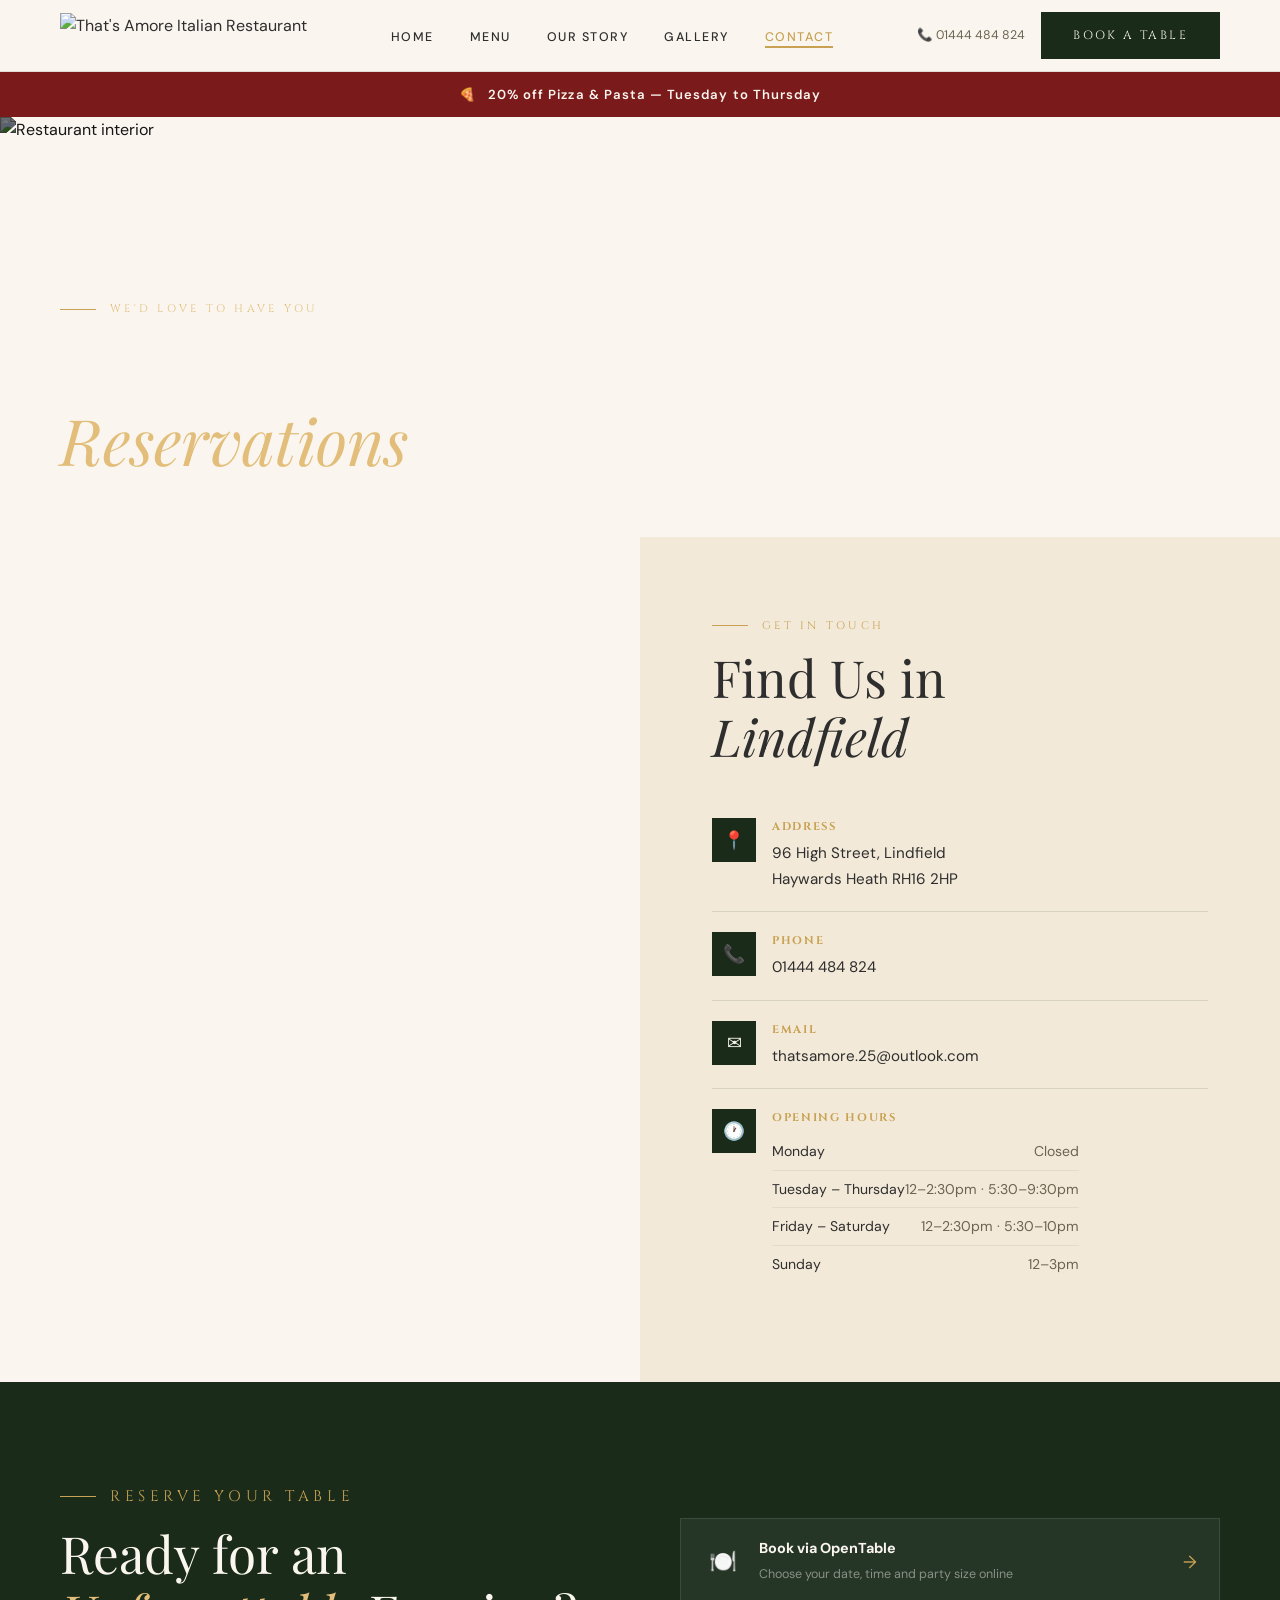
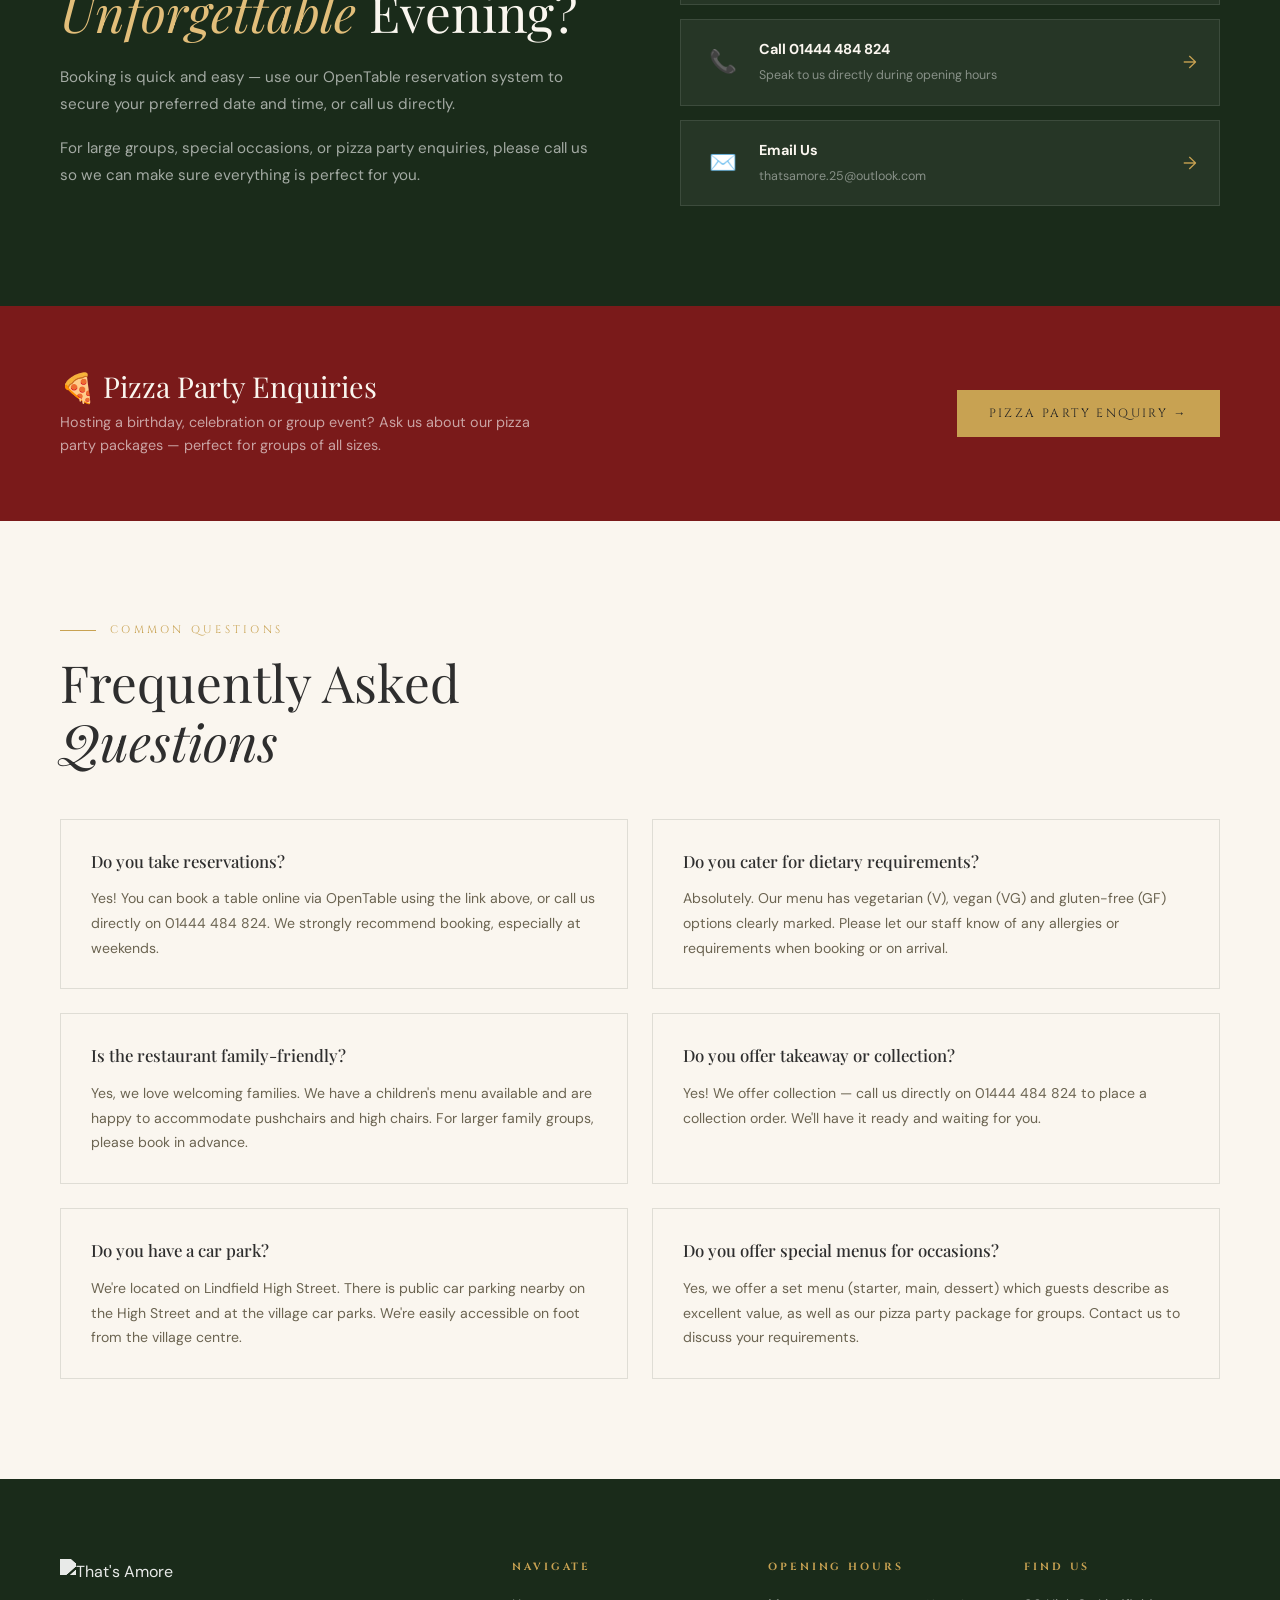
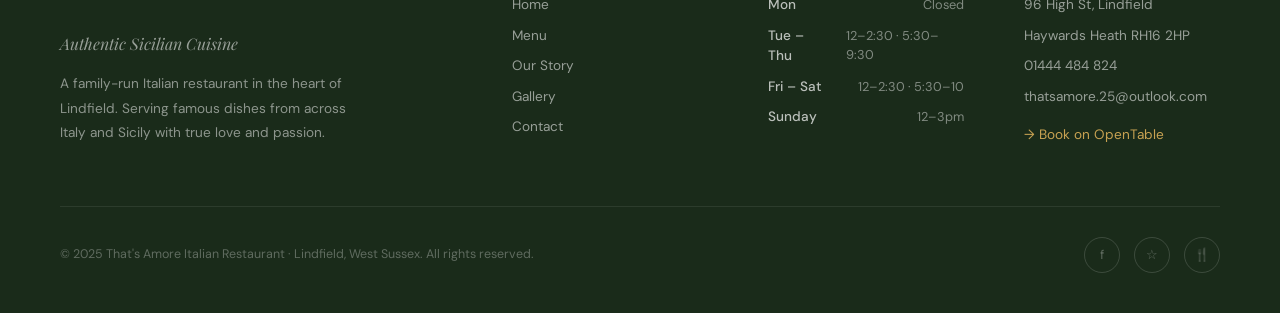
==== contact.html @ 592c9695 "Install website files and agent instruction MDs (AGENTS.md, CLAUDE.md, GEMINI.md)" ====
<!DOCTYPE html>
<html lang="en">
<head>
  <meta charset="UTF-8" />
  <meta name="viewport" content="width=device-width, initial-scale=1.0" />
  <meta name="description" content="Contact and book a table at That's Amore Italian Restaurant — 96 High St, Lindfield, Haywards Heath. Reserve online via OpenTable or call 01444 484 824." />
  <title>Contact & Reservations — That's Amore Italian Restaurant</title>
  <link rel="stylesheet" href="css/style.css" />
  <style>
    .contact-page { padding-top: 72px; }

    /* Contact grid */
    .contact-grid {
      display: grid;
      grid-template-columns: 1fr 1fr;
      gap: 0;
      min-height: 720px;
    }

    /* Map / image side */
    .contact-map-side {
      position: relative;
      overflow: hidden;
    }
    .contact-map-side iframe {
      width: 100%; height: 100%;
      min-height: 500px;
      border: none;
      filter: grayscale(20%);
    }

    /* Info side */
    .contact-info {
      padding: 80px 72px;
      background: var(--parchment);
      display: flex;
      flex-direction: column;
      justify-content: center;
    }
    .contact-info h2 { margin: 14px 0 32px; }

    .contact-detail {
      display: flex;
      gap: 16px;
      padding: 20px 0;
      border-bottom: 1px solid var(--border);
    }
    .contact-detail:last-of-type { border-bottom: none; }
    .contact-icon {
      width: 44px; height: 44px;
      background: var(--dark-green);
      color: var(--cream);
      display: flex;
      align-items: center;
      justify-content: center;
      font-size: 1.1rem;
      flex-shrink: 0;
    }
    .contact-detail-text strong {
      display: block;
      font-size: 0.7rem;
      letter-spacing: 0.15em;
      text-transform: uppercase;
      font-family: 'Cinzel', serif;
      color: var(--gold);
      margin-bottom: 4px;
    }
    .contact-detail-text span,
    .contact-detail-text a {
      font-size: 0.95rem;
      color: var(--text);
      line-height: 1.6;
    }
    .contact-detail-text a:hover { color: var(--dark-green); text-decoration: underline; }

    /* Hours table */
    .hours-table {
      width: 100%;
      border-collapse: collapse;
      margin-top: 6px;
    }
    .hours-table tr { border-bottom: 1px solid rgba(0,0,0,0.06); }
    .hours-table tr:last-child { border-bottom: none; }
    .hours-table td {
      padding: 7px 0;
      font-size: 0.88rem;
      color: var(--text);
    }
    .hours-table td:last-child { text-align: right; color: var(--text-muted); }
    .hours-table .closed { color: rgba(0,0,0,0.3); }

    /* Book section */
    .book-section {
      background: var(--dark-green);
      padding: 100px 60px;
      display: grid;
      grid-template-columns: 1fr 1fr;
      gap: 80px;
      align-items: center;
    }
    .book-text h2 { color: var(--cream); margin: 14px 0 22px; }
    .book-text p { color: rgba(255,255,255,0.6); line-height: 1.8; font-size: 0.95rem; margin-bottom: 16px; }
    .book-methods {
      display: flex;
      flex-direction: column;
      gap: 14px;
      margin-top: 36px;
    }
    .book-method {
      display: flex;
      align-items: center;
      gap: 16px;
      padding: 18px 22px;
      background: rgba(255,255,255,0.05);
      border: 1px solid rgba(255,255,255,0.1);
      text-decoration: none;
      transition: var(--transition);
    }
    .book-method:hover {
      background: rgba(200,162,82,0.12);
      border-color: var(--gold);
    }
    .book-method-icon {
      font-size: 1.4rem;
      width: 40px;
      text-align: center;
    }
    .book-method-text strong {
      display: block;
      color: var(--cream);
      font-size: 0.9rem;
    }
    .book-method-text span {
      font-size: 0.78rem;
      color: rgba(255,255,255,0.45);
    }
    .book-method-arrow {
      margin-left: auto;
      color: var(--gold);
      font-size: 1.1rem;
    }

    /* FAQ */
    .faq-section { background: var(--cream); }
    .faq-section h2 { margin: 14px 0 48px; }
    .faq-grid {
      display: grid;
      grid-template-columns: 1fr 1fr;
      gap: 24px;
    }
    .faq-item {
      padding: 28px 30px;
      border: 1px solid var(--border);
    }
    .faq-item h4 {
      font-family: 'Playfair Display', serif;
      font-size: 1.05rem;
      font-weight: 500;
      color: var(--text);
      margin-bottom: 12px;
    }
    .faq-item p {
      font-size: 0.88rem;
      color: var(--text-muted);
      line-height: 1.75;
    }

    /* Pizza party enquiry */
    .pizza-party {
      background: var(--wine);
      padding: 64px 60px;
      display: flex;
      align-items: center;
      justify-content: space-between;
      gap: 30px;
      flex-wrap: wrap;
    }
    .pizza-party h3 {
      font-family: 'Playfair Display', serif;
      color: var(--cream);
      font-size: 1.8rem;
      font-weight: 400;
    }
    .pizza-party p { color: rgba(255,255,255,0.6); font-size: 0.9rem; margin-top: 8px; max-width: 480px; }

    @media (max-width: 1024px) {
      .contact-grid { grid-template-columns: 1fr; }
      .contact-map-side iframe { min-height: 350px; }
      .contact-info { padding: 64px 40px; }
      .book-section { grid-template-columns: 1fr; gap: 48px; padding: 72px 40px; }
      .faq-grid { grid-template-columns: 1fr; }
    }
    @media (max-width: 768px) {
      .contact-info { padding: 56px 24px; }
      .book-section { padding: 64px 24px; }
      .faq-section { padding: 64px 24px; }
      .pizza-party { padding: 48px 24px; }
    }
  </style>
</head>
<body class="contact-page">

  <!-- OFFER BANNER -->
  <div class="offer-banner">
    🍕 <strong>20% off Pizza & Pasta — Tuesday to Thursday</strong>
  </div>

  <!-- NAV -->
  <nav class="site-nav">
    <a href="index.html" class="nav-logo">
      <img src="https://images.leadconnectorhq.com/image/f_webp/q_80/r_1200/u_https://assets.cdn.filesafe.space/f2OGYT5s4JSZ5nHo5uZo/media/686e34b66e4a64450bbb5773.png" alt="That's Amore Italian Restaurant" />
    </a>
    <ul class="nav-links">
      <li><a href="index.html">Home</a></li>
      <li><a href="menu.html">Menu</a></li>
      <li><a href="index.html#about">Our Story</a></li>
      <li><a href="index.html#gallery">Gallery</a></li>
      <li><a href="contact.html" class="active">Contact</a></li>
    </ul>
    <div class="nav-right">
      <span class="nav-phone">📞 01444 484 824</span>
      <a href="https://www.opentable.co.uk/restref/client/?rid=286152&restref=286152&lang=en-GB" target="_blank" rel="noopener" class="btn btn-primary">Book a Table</a>
    </div>
    <button class="nav-hamburger" id="hamburger" aria-label="Open menu">
      <span></span><span></span><span></span>
    </button>
  </nav>

  <!-- MOBILE MENU -->
  <div class="mobile-menu" id="mobileMenu">
    <button class="mobile-menu-close" id="mobileClose">✕</button>
    <a href="index.html">Home</a>
    <a href="menu.html">Menu</a>
    <a href="index.html#about">Our Story</a>
    <a href="index.html#gallery">Gallery</a>
    <a href="contact.html">Contact & Book</a>
  </div>

  <!-- PAGE HERO -->
  <div class="page-hero">
    <img class="page-hero-bg" src="https://images.leadconnectorhq.com/image/f_webp/q_80/r_1200/u_https://assets.cdn.filesafe.space/f2OGYT5s4JSZ5nHo5uZo/media/7b44315c-8f59-4c86-9db2-108c9e769711.jpeg" alt="Restaurant interior" />
    <div class="page-hero-content">
      <p class="eyebrow" style="color:var(--gold-light)">We'd Love to Have You</p>
      <h1>Contact &amp;<br><em style="color:var(--gold-light)">Reservations</em></h1>
    </div>
  </div>

  <!-- CONTACT + MAP -->
  <div class="contact-grid">
    <div class="contact-map-side">
      <iframe
        src="https://www.google.com/maps/embed?pb=!1m18!1m12!1m3!1d2503.245765232827!2d-0.07278768405813!3d51.00862317956032!2m3!1f0!2f0!3f0!3m2!1i1024!2i768!4f13.1!3m3!1m2!1s0x4875e0c4c5bdb5a7%3A0x3e75c5c0f5b87e2c!2s96%20High%20St%2C%20Lindfield%2C%20Haywards%20Heath%20RH16%202HP!5e0!3m2!1sen!2suk!4v1"
        allowfullscreen=""
        loading="lazy"
        referrerpolicy="no-referrer-when-downgrade"
        title="That's Amore on Google Maps">
      </iframe>
    </div>
    <div class="contact-info">
      <p class="eyebrow reveal">Get in Touch</p>
      <h2 class="reveal reveal-delay-1">Find Us in<br><em>Lindfield</em></h2>

      <div class="contact-detail reveal reveal-delay-1">
        <div class="contact-icon">📍</div>
        <div class="contact-detail-text">
          <strong>Address</strong>
          <span>96 High Street, Lindfield<br>Haywards Heath RH16 2HP</span>
        </div>
      </div>
      <div class="contact-detail reveal reveal-delay-2">
        <div class="contact-icon">📞</div>
        <div class="contact-detail-text">
          <strong>Phone</strong>
          <a href="tel:+441444484824">01444 484 824</a>
        </div>
      </div>
      <div class="contact-detail reveal reveal-delay-2">
        <div class="contact-icon">✉</div>
        <div class="contact-detail-text">
          <strong>Email</strong>
          <a href="mailto:thatsamore.25@outlook.com">thatsamore.25@outlook.com</a>
        </div>
      </div>
      <div class="contact-detail reveal reveal-delay-3">
        <div class="contact-icon">🕐</div>
        <div class="contact-detail-text">
          <strong>Opening Hours</strong>
          <table class="hours-table">
            <tr><td>Monday</td><td class="closed">Closed</td></tr>
            <tr><td>Tuesday – Thursday</td><td>12–2:30pm · 5:30–9:30pm</td></tr>
            <tr><td>Friday – Saturday</td><td>12–2:30pm · 5:30–10pm</td></tr>
            <tr><td>Sunday</td><td>12–3pm</td></tr>
          </table>
        </div>
      </div>
    </div>
  </div>

  <!-- BOOK SECTION -->
  <div class="book-section">
    <div class="book-text reveal">
      <p class="eyebrow" style="color:var(--gold);margin-bottom:14px;">Reserve Your Table</p>
      <h2>Ready for an <em style="color:var(--gold-light)">Unforgettable</em> Evening?</h2>
      <p>Booking is quick and easy — use our OpenTable reservation system to secure your preferred date and time, or call us directly.</p>
      <p>For large groups, special occasions, or pizza party enquiries, please call us so we can make sure everything is perfect for you.</p>
    </div>
    <div>
      <div class="book-methods reveal reveal-delay-1">
        <a href="https://www.opentable.co.uk/restref/client/?rid=286152&restref=286152&lang=en-GB" target="_blank" rel="noopener" class="book-method">
          <div class="book-method-icon">🍽️</div>
          <div class="book-method-text">
            <strong>Book via OpenTable</strong>
            <span>Choose your date, time and party size online</span>
          </div>
          <span class="book-method-arrow">→</span>
        </a>
        <a href="tel:+441444484824" class="book-method">
          <div class="book-method-icon">📞</div>
          <div class="book-method-text">
            <strong>Call 01444 484 824</strong>
            <span>Speak to us directly during opening hours</span>
          </div>
          <span class="book-method-arrow">→</span>
        </a>
        <a href="mailto:thatsamore.25@outlook.com" class="book-method">
          <div class="book-method-icon">✉️</div>
          <div class="book-method-text">
            <strong>Email Us</strong>
            <span>thatsamore.25@outlook.com</span>
          </div>
          <span class="book-method-arrow">→</span>
        </a>
      </div>
    </div>
  </div>

  <!-- PIZZA PARTY CTA -->
  <div class="pizza-party">
    <div>
      <h3>🍕 Pizza Party Enquiries</h3>
      <p>Hosting a birthday, celebration or group event? Ask us about our pizza party packages — perfect for groups of all sizes.</p>
    </div>
    <a href="https://thatsamorelindfield.co.uk/home-499629" target="_blank" rel="noopener" class="btn btn-gold">Pizza Party Enquiry →</a>
  </div>

  <!-- FAQ -->
  <section class="section faq-section">
    <div class="container">
      <p class="eyebrow reveal">Common Questions</p>
      <h2 class="reveal reveal-delay-1">Frequently Asked<br><em>Questions</em></h2>
      <div class="faq-grid">
        <div class="faq-item reveal reveal-delay-1">
          <h4>Do you take reservations?</h4>
          <p>Yes! You can book a table online via OpenTable using the link above, or call us directly on 01444 484 824. We strongly recommend booking, especially at weekends.</p>
        </div>
        <div class="faq-item reveal reveal-delay-2">
          <h4>Do you cater for dietary requirements?</h4>
          <p>Absolutely. Our menu has vegetarian (V), vegan (VG) and gluten-free (GF) options clearly marked. Please let our staff know of any allergies or requirements when booking or on arrival.</p>
        </div>
        <div class="faq-item reveal reveal-delay-1">
          <h4>Is the restaurant family-friendly?</h4>
          <p>Yes, we love welcoming families. We have a children's menu available and are happy to accommodate pushchairs and high chairs. For larger family groups, please book in advance.</p>
        </div>
        <div class="faq-item reveal reveal-delay-2">
          <h4>Do you offer takeaway or collection?</h4>
          <p>Yes! We offer collection — call us directly on 01444 484 824 to place a collection order. We'll have it ready and waiting for you.</p>
        </div>
        <div class="faq-item reveal reveal-delay-1">
          <h4>Do you have a car park?</h4>
          <p>We're located on Lindfield High Street. There is public car parking nearby on the High Street and at the village car parks. We're easily accessible on foot from the village centre.</p>
        </div>
        <div class="faq-item reveal reveal-delay-2">
          <h4>Do you offer special menus for occasions?</h4>
          <p>Yes, we offer a set menu (starter, main, dessert) which guests describe as excellent value, as well as our pizza party package for groups. Contact us to discuss your requirements.</p>
        </div>
      </div>
    </div>
  </section>

  <!-- FOOTER -->
  <footer class="site-footer">
    <div class="container-wide">
      <div class="footer-grid">
        <div>
          <div class="footer-logo">
            <img src="https://images.leadconnectorhq.com/image/f_webp/q_80/r_1200/u_https://assets.cdn.filesafe.space/f2OGYT5s4JSZ5nHo5uZo/media/686e34b66e4a64450bbb5773.png" alt="That's Amore" />
          </div>
          <p class="footer-tagline">Authentic Sicilian Cuisine</p>
          <p class="footer-about">A family-run Italian restaurant in the heart of Lindfield. Serving famous dishes from across Italy and Sicily with true love and passion.</p>
        </div>
        <div class="footer-col">
          <h4>Navigate</h4>
          <ul>
            <li><a href="index.html">Home</a></li>
            <li><a href="menu.html">Menu</a></li>
            <li><a href="index.html#about">Our Story</a></li>
            <li><a href="index.html#gallery">Gallery</a></li>
            <li><a href="contact.html">Contact</a></li>
          </ul>
        </div>
        <div class="footer-col footer-hours">
          <h4>Opening Hours</h4>
          <ul>
            <li><span class="day">Mon</span><span class="time">Closed</span></li>
            <li><span class="day">Tue – Thu</span><span class="time">12–2:30 · 5:30–9:30</span></li>
            <li><span class="day">Fri – Sat</span><span class="time">12–2:30 · 5:30–10</span></li>
            <li><span class="day">Sunday</span><span class="time">12–3pm</span></li>
          </ul>
        </div>
        <div class="footer-col">
          <h4>Find Us</h4>
          <ul>
            <li>96 High St, Lindfield</li>
            <li>Haywards Heath RH16 2HP</li>
            <li><a href="tel:+441444484824">01444 484 824</a></li>
            <li><a href="mailto:thatsamore.25@outlook.com">thatsamore.25@outlook.com</a></li>
            <li style="margin-top:8px;"><a href="https://www.opentable.co.uk/restref/client/?rid=286152&restref=286152&lang=en-GB" target="_blank" rel="noopener" style="color:var(--gold);">→ Book on OpenTable</a></li>
          </ul>
        </div>
      </div>
      <hr class="footer-divider" />
      <div class="footer-bottom">
        <p>© 2025 That's Amore Italian Restaurant · Lindfield, West Sussex. All rights reserved.</p>
        <div class="footer-social">
          <a href="#" aria-label="Facebook">f</a>
          <a href="#" aria-label="Instagram">☆</a>
          <a href="#" aria-label="TripAdvisor">🍴</a>
        </div>
      </div>
    </div>
  </footer>

  <script src="js/main.js"></script>
</body>
</html>
---- css/style.css ----
/* ============================================================
   That's Amore Italian Restaurant — Shared Stylesheet
   96 High St, Lindfield, Haywards Heath RH16 2HP
   ============================================================ */

@import url('https://fonts.googleapis.com/css2?family=Playfair+Display:ital,wght@0,400;0,500;0,700;1,400;1,500&family=DM+Sans:wght@300;400;500&family=Cinzel:wght@400;600&display=swap');

/* ── CSS Variables ── */
:root {
  --cream:       #faf6ef;
  --parchment:   #f2e9d8;
  --dark-green:  #1a2b1a;
  --mid-green:   #2c472c;
  --light-green: #3d6b3d;
  --gold:        #c8a252;
  --gold-light:  #e2be7a;
  --wine:        #7a1a1a;
  --charcoal:    #242424;
  --text:        #2e2e2e;
  --text-muted:  #6b6451;
  --border:      rgba(26,43,26,0.12);
  --shadow-sm:   0 2px 12px rgba(0,0,0,0.08);
  --shadow-md:   0 8px 32px rgba(0,0,0,0.12);
  --shadow-lg:   0 24px 64px rgba(0,0,0,0.16);
  --radius:      4px;
  --transition:  0.35s cubic-bezier(0.4,0,0.2,1);
}

/* ── Reset & Base ── */
*, *::before, *::after { box-sizing: border-box; margin: 0; padding: 0; }
html { scroll-behavior: smooth; font-size: 16px; }
body {
  font-family: 'DM Sans', sans-serif;
  background: var(--cream);
  color: var(--text);
  line-height: 1.6;
  -webkit-font-smoothing: antialiased;
}
img { display: block; max-width: 100%; height: auto; }
a { color: inherit; text-decoration: none; }
ul { list-style: none; }
button { cursor: pointer; font-family: inherit; }

/* ── Typography helpers ── */
.eyebrow {
  font-family: 'Cinzel', serif;
  font-size: 0.68rem;
  letter-spacing: 0.3em;
  text-transform: uppercase;
  color: var(--gold);
  display: flex;
  align-items: center;
  gap: 14px;
}
.eyebrow::before {
  content: '';
  display: block;
  width: 36px;
  height: 1px;
  background: var(--gold);
  flex-shrink: 0;
}
.eyebrow.center { justify-content: center; }
.eyebrow.center::before { display: none; }

h1, h2, h3 { font-family: 'Playfair Display', serif; line-height: 1.15; }
h1 { font-size: clamp(2.8rem, 6vw, 5rem); font-weight: 400; }
h2 { font-size: clamp(2rem, 4vw, 3.2rem); font-weight: 400; }
h3 { font-size: 1.4rem; font-weight: 500; }

/* ── Buttons ── */
.btn {
  display: inline-flex;
  align-items: center;
  gap: 10px;
  padding: 14px 32px;
  font-family: 'Cinzel', serif;
  font-size: 0.75rem;
  letter-spacing: 0.2em;
  text-transform: uppercase;
  border: none;
  transition: var(--transition);
  white-space: nowrap;
}
.btn-primary {
  background: var(--dark-green);
  color: var(--cream);
}
.btn-primary:hover {
  background: var(--mid-green);
  transform: translateY(-2px);
  box-shadow: var(--shadow-md);
}
.btn-outline {
  background: transparent;
  color: var(--dark-green);
  border: 1.5px solid var(--dark-green);
}
.btn-outline:hover {
  background: var(--dark-green);
  color: var(--cream);
}
.btn-gold {
  background: var(--gold);
  color: var(--charcoal);
}
.btn-gold:hover {
  background: var(--gold-light);
  transform: translateY(-2px);
  box-shadow: var(--shadow-md);
}
.btn-outline-cream {
  background: transparent;
  color: var(--cream);
  border: 1.5px solid rgba(255,255,255,0.6);
}
.btn-outline-cream:hover {
  background: rgba(255,255,255,0.1);
  border-color: var(--cream);
}

/* ── Navigation ── */
.site-nav {
  position: fixed;
  top: 0; left: 0; right: 0;
  z-index: 1000;
  padding: 0 60px;
  height: 72px;
  display: flex;
  align-items: center;
  justify-content: space-between;
  background: rgba(250,246,239,0.96);
  backdrop-filter: blur(16px);
  -webkit-backdrop-filter: blur(16px);
  border-bottom: 1px solid var(--border);
  transition: var(--transition);
}
.site-nav.nav-dark {
  background: rgba(26,43,26,0.97);
  border-bottom-color: rgba(200,162,82,0.2);
}
.nav-logo img {
  height: 46px;
  width: auto;
}
.nav-logo-dark img { filter: brightness(0) invert(1); }
.nav-links {
  display: flex;
  align-items: center;
  gap: 36px;
}
.nav-links a {
  font-size: 0.78rem;
  letter-spacing: 0.12em;
  font-weight: 500;
  text-transform: uppercase;
  color: var(--text);
  transition: color var(--transition);
  position: relative;
}
.nav-links a::after {
  content: '';
  position: absolute;
  bottom: -3px; left: 0; right: 0;
  height: 1.5px;
  background: var(--gold);
  transform: scaleX(0);
  transform-origin: left;
  transition: transform var(--transition);
}
.nav-links a:hover::after,
.nav-links a.active::after { transform: scaleX(1); }
.nav-links a:hover,
.nav-links a.active { color: var(--gold); }
.site-nav.nav-dark .nav-links a { color: rgba(255,255,255,0.85); }
.site-nav.nav-dark .nav-links a:hover { color: var(--gold); }
.nav-right { display: flex; align-items: center; gap: 16px; }
.nav-phone {
  font-size: 0.78rem;
  color: var(--text-muted);
  display: flex;
  align-items: center;
  gap: 6px;
}
.site-nav.nav-dark .nav-phone { color: rgba(255,255,255,0.6); }
.nav-hamburger {
  display: none;
  flex-direction: column;
  gap: 5px;
  background: none;
  border: none;
  padding: 4px;
}
.nav-hamburger span {
  display: block; width: 24px; height: 2px;
  background: var(--text);
  transition: var(--transition);
}
.site-nav.nav-dark .nav-hamburger span { background: var(--cream); }

/* ── Mobile menu ── */
.mobile-menu {
  display: none;
  position: fixed;
  inset: 0;
  z-index: 999;
  background: var(--dark-green);
  flex-direction: column;
  align-items: center;
  justify-content: center;
  gap: 32px;
}
.mobile-menu.open { display: flex; }
.mobile-menu a {
  font-family: 'Playfair Display', serif;
  font-size: 2rem;
  color: var(--cream);
  font-style: italic;
  transition: color var(--transition);
}
.mobile-menu a:hover { color: var(--gold); }
.mobile-menu-close {
  position: absolute;
  top: 24px; right: 24px;
  background: none; border: none;
  color: var(--cream);
  font-size: 2rem;
  line-height: 1;
}

/* ── Section scaffolding ── */
.section { padding: 100px 60px; }
.section-sm { padding: 64px 60px; }
.container { max-width: 1200px; margin: 0 auto; }
.container-wide { max-width: 1400px; margin: 0 auto; }

/* ── Scroll reveal ── */
.reveal {
  opacity: 0;
  transform: translateY(28px);
  transition: opacity 0.7s ease, transform 0.7s ease;
}
.reveal.visible {
  opacity: 1;
  transform: translateY(0);
}
.reveal-delay-1 { transition-delay: 0.1s; }
.reveal-delay-2 { transition-delay: 0.2s; }
.reveal-delay-3 { transition-delay: 0.3s; }
.reveal-delay-4 { transition-delay: 0.4s; }

/* ── Ticker banner ── */
.ticker-wrap {
  background: var(--dark-green);
  padding: 12px 0;
  overflow: hidden;
  border-top: 1px solid rgba(200,162,82,0.2);
  border-bottom: 1px solid rgba(200,162,82,0.2);
}
.ticker-track {
  display: flex;
  gap: 0;
  width: max-content;
  animation: ticker 30s linear infinite;
}
.ticker-item {
  display: flex;
  align-items: center;
  gap: 28px;
  padding: 0 28px;
  font-family: 'Cinzel', serif;
  font-size: 0.68rem;
  letter-spacing: 0.22em;
  color: var(--parchment);
  white-space: nowrap;
}
.ticker-dot { color: var(--gold); font-size: 0.5rem; }
@keyframes ticker {
  0% { transform: translateX(0); }
  100% { transform: translateX(-50%); }
}

/* ── Page header (inner pages) ── */
.page-hero {
  height: 420px;
  position: relative;
  display: flex;
  align-items: flex-end;
  overflow: hidden;
}
.page-hero-bg {
  position: absolute;
  inset: 0;
  object-fit: cover;
  width: 100%;
  height: 100%;
  filter: brightness(0.45);
}
.page-hero-content {
  position: relative;
  padding: 60px;
  width: 100%;
}
.page-hero-content h1 { color: var(--cream); font-size: clamp(2.4rem,5vw,4rem); }
.page-hero-content .eyebrow { color: var(--gold-light); margin-bottom: 12px; }

/* ── Footer ── */
.site-footer {
  background: var(--dark-green);
  color: var(--parchment);
  padding: 80px 60px 40px;
}
.footer-grid {
  display: grid;
  grid-template-columns: 2fr 1fr 1fr 1fr;
  gap: 60px;
  margin-bottom: 60px;
}
.footer-logo img {
  height: 52px;
  width: auto;
  filter: brightness(0) invert(1);
  margin-bottom: 20px;
  opacity: 0.9;
}
.footer-tagline {
  font-style: italic;
  font-family: 'Playfair Display', serif;
  font-size: 1rem;
  color: rgba(255,255,255,0.55);
  margin-bottom: 16px;
}
.footer-about {
  font-size: 0.85rem;
  line-height: 1.8;
  color: rgba(255,255,255,0.5);
  max-width: 300px;
}
.footer-col h4 {
  font-family: 'Cinzel', serif;
  font-size: 0.65rem;
  letter-spacing: 0.28em;
  color: var(--gold);
  text-transform: uppercase;
  margin-bottom: 20px;
}
.footer-col ul { display: flex; flex-direction: column; gap: 10px; }
.footer-col li { font-size: 0.85rem; color: rgba(255,255,255,0.55); line-height: 1.5; }
.footer-col a { transition: color var(--transition); }
.footer-col a:hover { color: var(--gold-light); }
.footer-hours li { display: flex; justify-content: space-between; gap: 16px; }
.footer-hours .day { color: rgba(255,255,255,0.7); font-weight: 500; }
.footer-hours .time { color: rgba(255,255,255,0.45); font-size: 0.8rem; }
.footer-divider {
  border: none;
  border-top: 1px solid rgba(255,255,255,0.08);
  margin-bottom: 30px;
}
.footer-bottom {
  display: flex;
  justify-content: space-between;
  align-items: center;
  font-size: 0.78rem;
  color: rgba(255,255,255,0.3);
}
.footer-social {
  display: flex;
  gap: 14px;
}
.footer-social a {
  width: 36px; height: 36px;
  border: 1px solid rgba(255,255,255,0.15);
  border-radius: 50%;
  display: flex;
  align-items: center;
  justify-content: center;
  font-size: 0.8rem;
  transition: var(--transition);
}
.footer-social a:hover {
  border-color: var(--gold);
  color: var(--gold);
}

/* ── Offer banner ── */
.offer-banner {
  background: var(--wine);
  color: var(--cream);
  text-align: center;
  padding: 12px 24px;
  font-size: 0.82rem;
  letter-spacing: 0.08em;
  display: flex;
  align-items: center;
  justify-content: center;
  gap: 12px;
}
.offer-banner strong { font-weight: 600; }
.offer-banner a { color: var(--gold-light); text-decoration: underline; }

/* ── Responsive ── */
@media (max-width: 1024px) {
  .section, .section-sm { padding-left: 40px; padding-right: 40px; }
  .site-nav { padding: 0 40px; }
  .footer-grid { grid-template-columns: 1fr 1fr; gap: 40px; }
  .site-footer { padding: 60px 40px 32px; }
}
@media (max-width: 768px) {
  .section, .section-sm { padding: 64px 24px; }
  .site-nav { padding: 0 24px; }
  .nav-links, .nav-phone, .nav-right .btn { display: none; }
  .nav-hamburger { display: flex; }
  .footer-grid { grid-template-columns: 1fr; gap: 36px; }
  .site-footer { padding: 48px 24px 28px; }
  .footer-bottom { flex-direction: column; gap: 16px; text-align: center; }
  .page-hero { height: 320px; }
  .page-hero-content { padding: 40px 24px; }
}
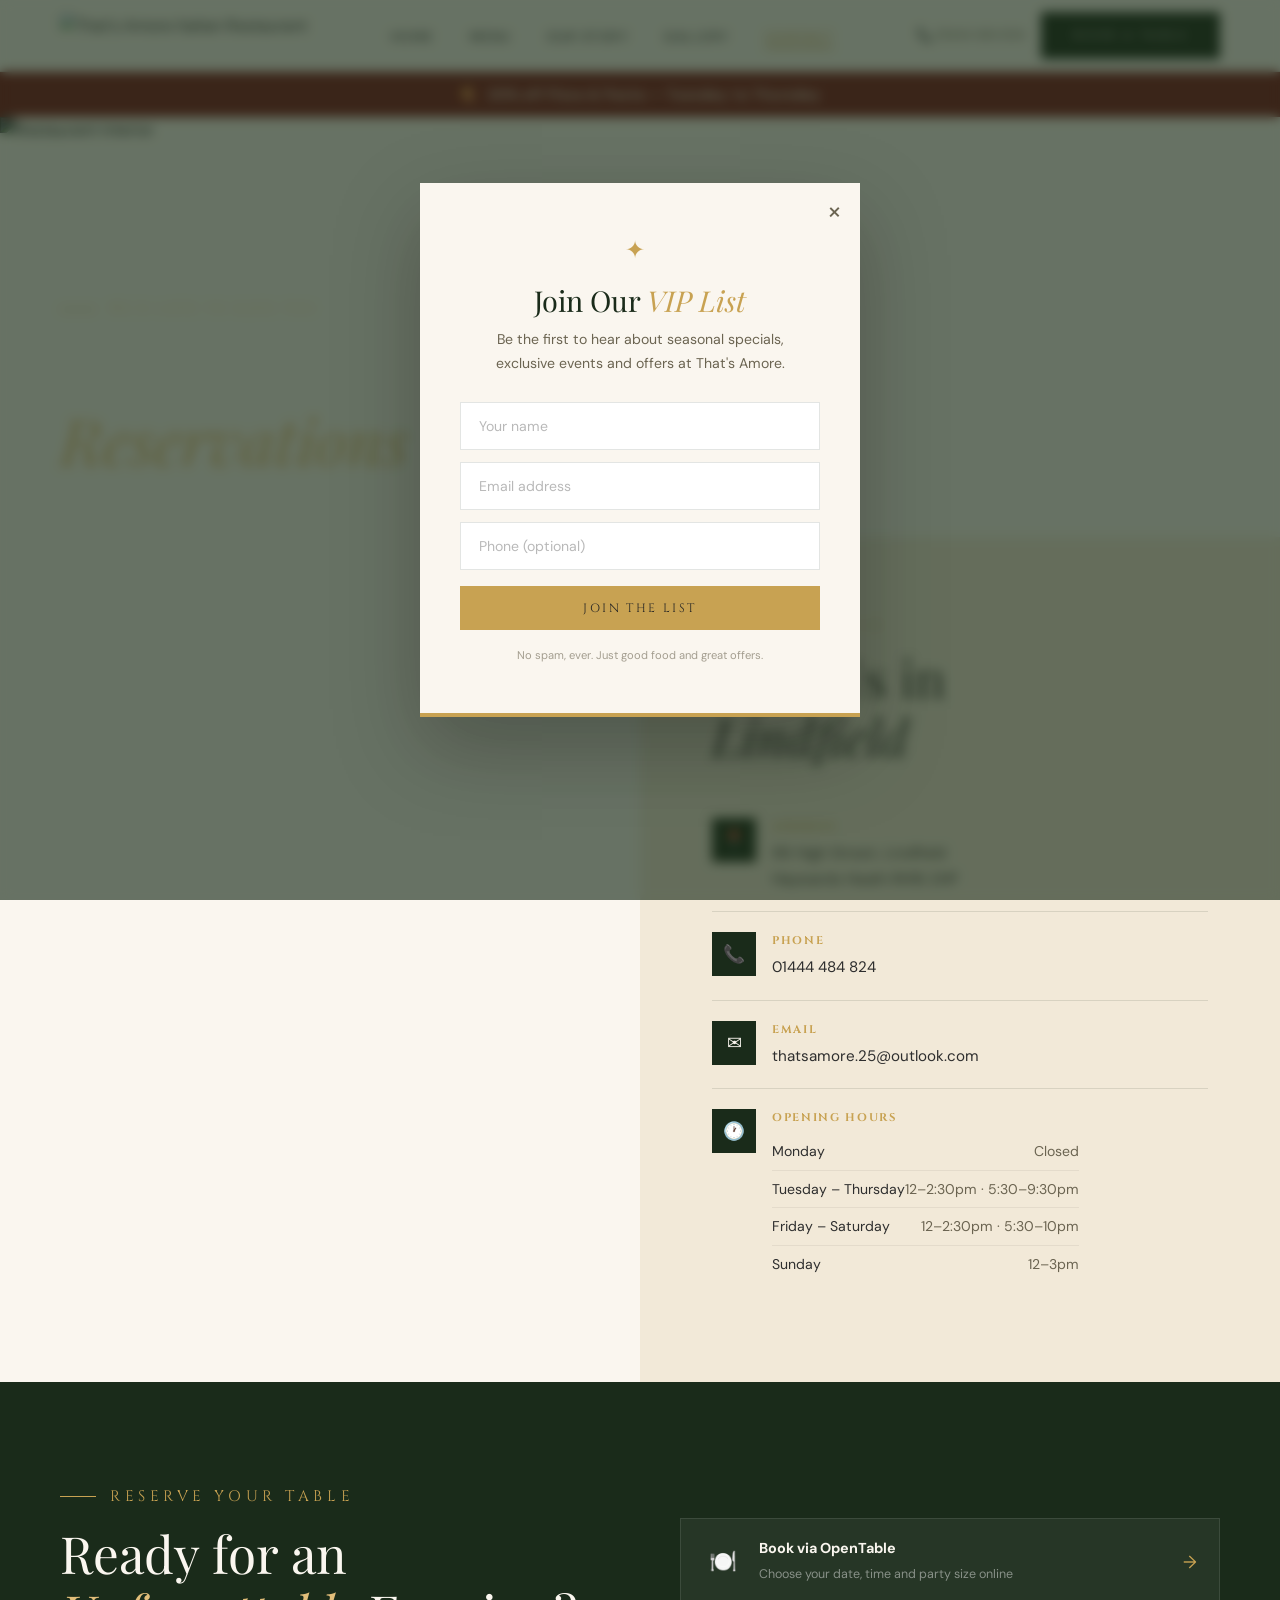
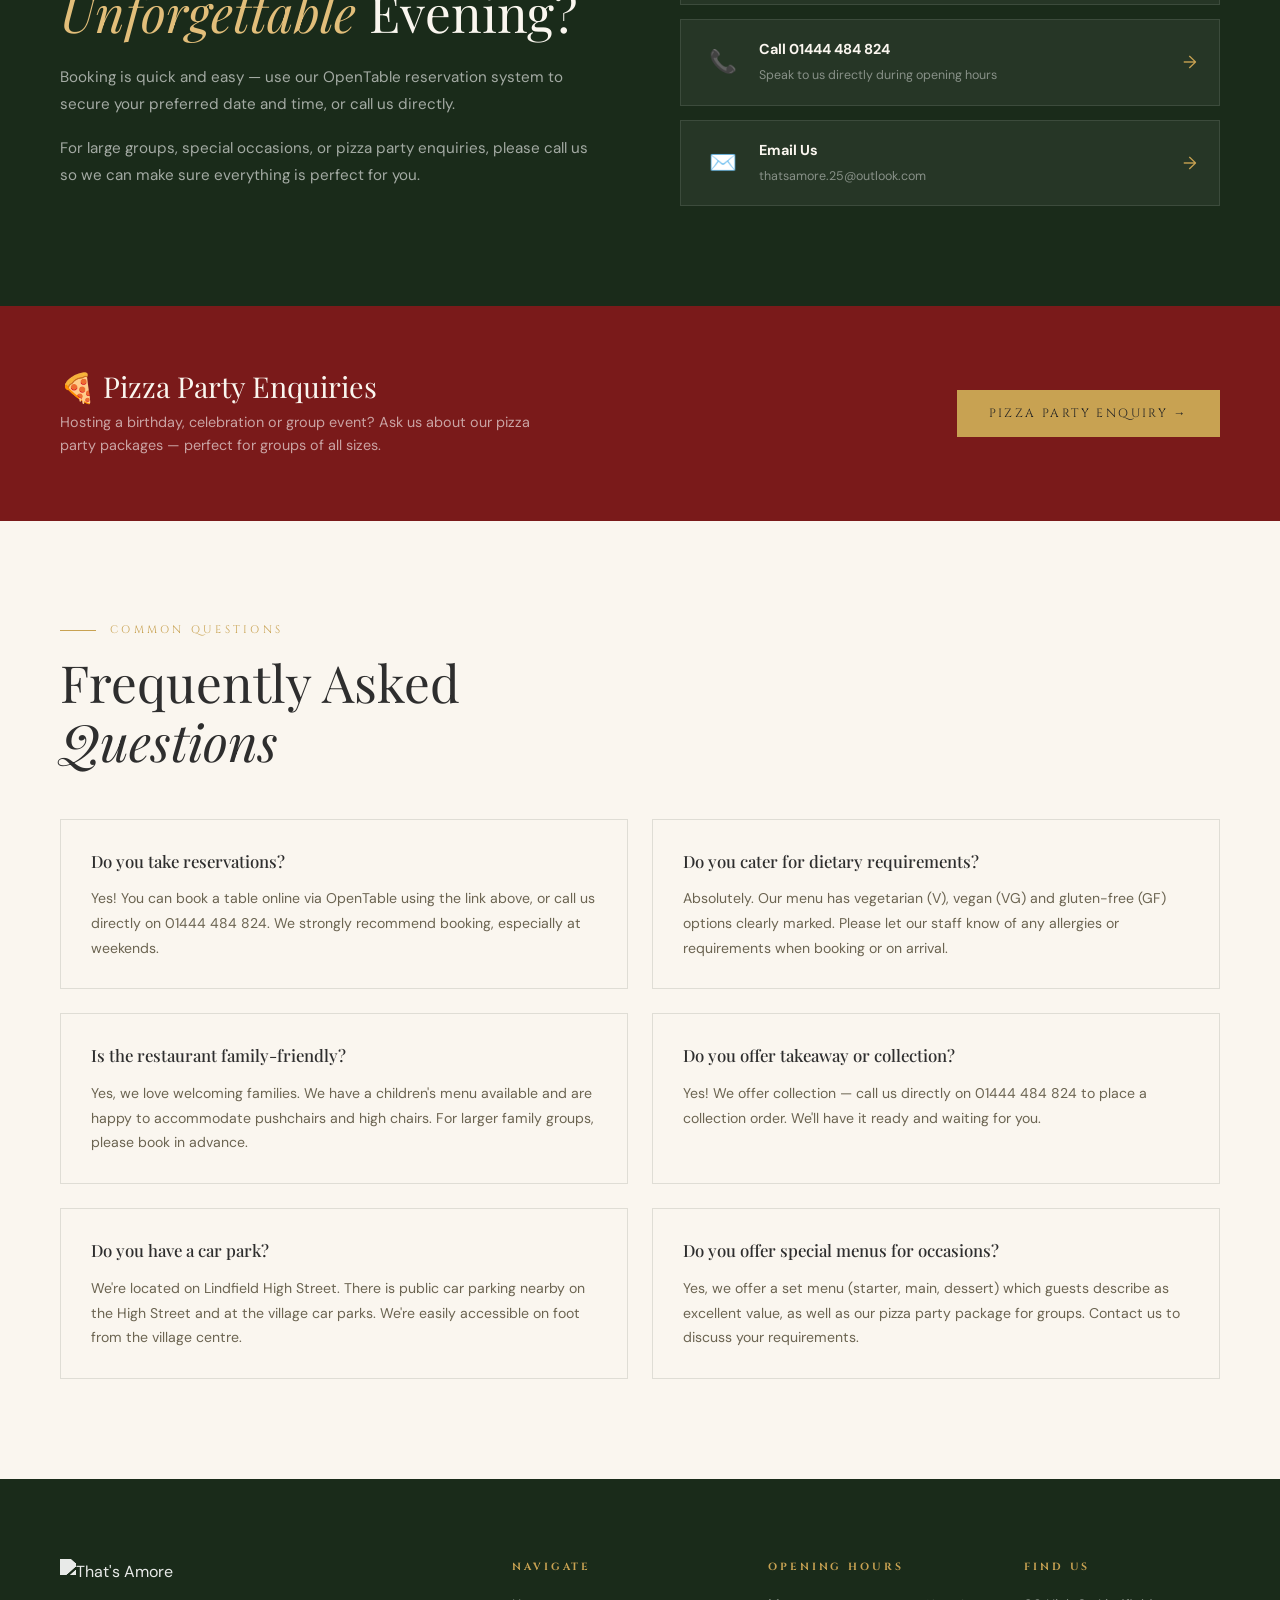
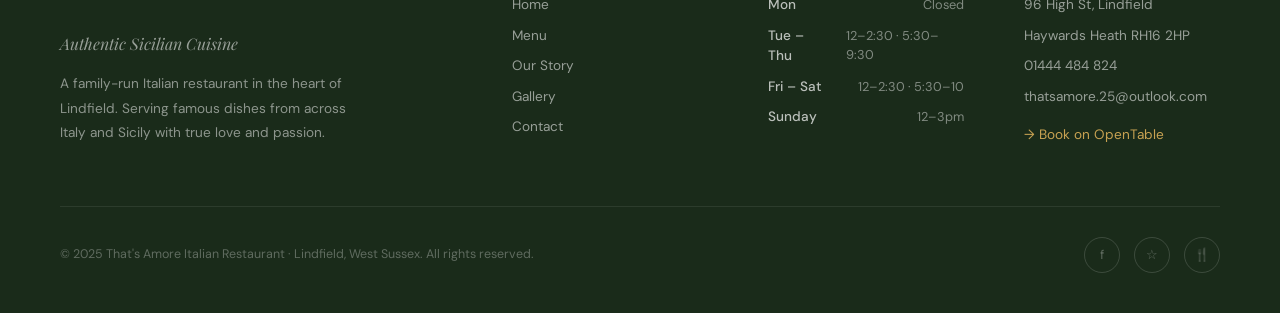
==== commit ef23d8eb: "Add SEO (structured data, OG tags, sitemap) + lead capture popup (GHL-ready)" ====
--- a/contact.html
+++ b/contact.html
@@ -1,13 +1,86 @@
 <!DOCTYPE html>
 <html lang="en">
+
 <head>
   <meta charset="UTF-8" />
   <meta name="viewport" content="width=device-width, initial-scale=1.0" />
-  <meta name="description" content="Contact and book a table at That's Amore Italian Restaurant — 96 High St, Lindfield, Haywards Heath. Reserve online via OpenTable or call 01444 484 824." />
+  <meta name="description"
+    content="Contact and book a table at That's Amore Italian Restaurant — 96 High St, Lindfield, Haywards Heath. Reserve online via OpenTable or call 01444 484 824." />
   <title>Contact & Reservations — That's Amore Italian Restaurant</title>
+  <link rel="canonical" href="https://thatsamorelindfield.co.uk/contact.html" />
+  <!-- Open Graph / Social Sharing -->
+  <meta property="og:title" content="Contact & Reservations — That's Amore Italian Restaurant" />
+  <meta property="og:description"
+    content="Book a table at That's Amore — 96 High St, Lindfield. Reserve online via OpenTable or call 01444 484 824." />
+  <meta property="og:type" content="website" />
+  <meta property="og:url" content="https://thatsamorelindfield.co.uk/contact.html" />
+  <meta property="og:image"
+    content="https://images.leadconnectorhq.com/image/f_webp/q_80/r_1200/u_https://assets.cdn.filesafe.space/f2OGYT5s4JSZ5nHo5uZo/media/7b44315c-8f59-4c86-9db2-108c9e769711.jpeg" />
+  <meta property="og:locale" content="en_GB" />
+  <meta property="og:site_name" content="That's Amore Italian Restaurant" />
+  <meta name="twitter:card" content="summary_large_image" />
+  <!-- Structured Data — FAQ -->
+  <script type="application/ld+json">
+  {
+    "@context": "https://schema.org",
+    "@type": "FAQPage",
+    "mainEntity": [
+      {
+        "@type": "Question",
+        "name": "Do you take reservations?",
+        "acceptedAnswer": {
+          "@type": "Answer",
+          "text": "Yes! You can book a table online via OpenTable or call us directly on 01444 484 824. We strongly recommend booking, especially at weekends."
+        }
+      },
+      {
+        "@type": "Question",
+        "name": "Do you cater for dietary requirements?",
+        "acceptedAnswer": {
+          "@type": "Answer",
+          "text": "Absolutely. Our menu has vegetarian (V), vegan (VG) and gluten-free (GF) options clearly marked. Please let our staff know of any allergies or requirements when booking or on arrival."
+        }
+      },
+      {
+        "@type": "Question",
+        "name": "Is the restaurant family-friendly?",
+        "acceptedAnswer": {
+          "@type": "Answer",
+          "text": "Yes, we love welcoming families. We have a children's menu available and are happy to accommodate pushchairs and high chairs. For larger family groups, please book in advance."
+        }
+      },
+      {
+        "@type": "Question",
+        "name": "Do you offer takeaway or collection?",
+        "acceptedAnswer": {
+          "@type": "Answer",
+          "text": "Yes! We offer collection — call us directly on 01444 484 824 to place a collection order. We'll have it ready and waiting for you."
+        }
+      },
+      {
+        "@type": "Question",
+        "name": "Do you have a car park?",
+        "acceptedAnswer": {
+          "@type": "Answer",
+          "text": "We're located on Lindfield High Street. There is public car parking nearby on the High Street and at the village car parks. We're easily accessible on foot from the village centre."
+        }
+      },
+      {
+        "@type": "Question",
+        "name": "Do you offer special menus for occasions?",
+        "acceptedAnswer": {
+          "@type": "Answer",
+          "text": "Yes, we offer a set menu (starter, main, dessert) which guests describe as excellent value, as well as our pizza party package for groups. Contact us to discuss your requirements."
+        }
+      }
+    ]
+  }
+  </script>
   <link rel="stylesheet" href="css/style.css" />
   <style>
-    .contact-page { padding-top: 72px; }
+    .contact-page {
+      padding-top: 72px;
+    }
 
     /* Contact grid */
     .contact-grid {
@@ -22,8 +95,10 @@
       position: relative;
       overflow: hidden;
     }
+
     .contact-map-side iframe {
-      width: 100%; height: 100%;
+      width: 100%;
+      height: 100%;
       min-height: 500px;
       border: none;
       filter: grayscale(20%);
@@ -37,7 +112,10 @@
       flex-direction: column;
       justify-content: center;
     }
-    .contact-info h2 { margin: 14px 0 32px; }
+
+    .contact-info h2 {
+      margin: 14px 0 32px;
+    }
 
     .contact-detail {
       display: flex;
@@ -45,9 +123,14 @@
       padding: 20px 0;
       border-bottom: 1px solid var(--border);
     }
-    .contact-detail:last-of-type { border-bottom: none; }
+
+    .contact-detail:last-of-type {
+      border-bottom: none;
+    }
+
     .contact-icon {
-      width: 44px; height: 44px;
+      width: 44px;
+      height: 44px;
       background: var(--dark-green);
       color: var(--cream);
       display: flex;
@@ -56,6 +139,7 @@
       font-size: 1.1rem;
       flex-shrink: 0;
     }
+
     .contact-detail-text strong {
       display: block;
       font-size: 0.7rem;
@@ -65,13 +149,18 @@
       color: var(--gold);
       margin-bottom: 4px;
     }
+
     .contact-detail-text span,
     .contact-detail-text a {
       font-size: 0.95rem;
       color: var(--text);
       line-height: 1.6;
     }
-    .contact-detail-text a:hover { color: var(--dark-green); text-decoration: underline; }
+
+    .contact-detail-text a:hover {
+      color: var(--dark-green);
+      text-decoration: underline;
+    }
 
     /* Hours table */
     .hours-table {
@@ -79,15 +168,29 @@
       border-collapse: collapse;
       margin-top: 6px;
     }
-    .hours-table tr { border-bottom: 1px solid rgba(0,0,0,0.06); }
-    .hours-table tr:last-child { border-bottom: none; }
+
+    .hours-table tr {
+      border-bottom: 1px solid rgba(0, 0, 0, 0.06);
+    }
+
+    .hours-table tr:last-child {
+      border-bottom: none;
+    }
+
     .hours-table td {
       padding: 7px 0;
       font-size: 0.88rem;
       color: var(--text);
     }
-    .hours-table td:last-child { text-align: right; color: var(--text-muted); }
-    .hours-table .closed { color: rgba(0,0,0,0.3); }
+
+    .hours-table td:last-child {
+      text-align: right;
+      color: var(--text-muted);
+    }
+
+    .hours-table .closed {
+      color: rgba(0, 0, 0, 0.3);
+    }
 
     /* Book section */
     .book-section {
@@ -98,42 +201,59 @@
       gap: 80px;
       align-items: center;
     }
-    .book-text h2 { color: var(--cream); margin: 14px 0 22px; }
-    .book-text p { color: rgba(255,255,255,0.6); line-height: 1.8; font-size: 0.95rem; margin-bottom: 16px; }
+
+    .book-text h2 {
+      color: var(--cream);
+      margin: 14px 0 22px;
+    }
+
+    .book-text p {
+      color: rgba(255, 255, 255, 0.6);
+      line-height: 1.8;
+      font-size: 0.95rem;
+      margin-bottom: 16px;
+    }
+
     .book-methods {
       display: flex;
       flex-direction: column;
       gap: 14px;
       margin-top: 36px;
     }
+
     .book-method {
       display: flex;
       align-items: center;
       gap: 16px;
       padding: 18px 22px;
-      background: rgba(255,255,255,0.05);
-      border: 1px solid rgba(255,255,255,0.1);
+      background: rgba(255, 255, 255, 0.05);
+      border: 1px solid rgba(255, 255, 255, 0.1);
       text-decoration: none;
       transition: var(--transition);
     }
+
     .book-method:hover {
-      background: rgba(200,162,82,0.12);
+      background: rgba(200, 162, 82, 0.12);
       border-color: var(--gold);
     }
+
     .book-method-icon {
       font-size: 1.4rem;
       width: 40px;
       text-align: center;
     }
+
     .book-method-text strong {
       display: block;
       color: var(--cream);
       font-size: 0.9rem;
     }
+
     .book-method-text span {
       font-size: 0.78rem;
-      color: rgba(255,255,255,0.45);
-    }
+      color: rgba(255, 255, 255, 0.45);
+    }
+
     .book-method-arrow {
       margin-left: auto;
       color: var(--gold);
@@ -141,17 +261,25 @@
     }
 
     /* FAQ */
-    .faq-section { background: var(--cream); }
-    .faq-section h2 { margin: 14px 0 48px; }
+    .faq-section {
+      background: var(--cream);
+    }
+
+    .faq-section h2 {
+      margin: 14px 0 48px;
+    }
+
     .faq-grid {
       display: grid;
       grid-template-columns: 1fr 1fr;
       gap: 24px;
     }
+
     .faq-item {
       padding: 28px 30px;
       border: 1px solid var(--border);
     }
+
     .faq-item h4 {
       font-family: 'Playfair Display', serif;
       font-size: 1.05rem;
@@ -159,6 +287,7 @@
       color: var(--text);
       margin-bottom: 12px;
     }
+
     .faq-item p {
       font-size: 0.88rem;
       color: var(--text-muted);
@@ -175,29 +304,65 @@
       gap: 30px;
       flex-wrap: wrap;
     }
+
     .pizza-party h3 {
       font-family: 'Playfair Display', serif;
       color: var(--cream);
       font-size: 1.8rem;
       font-weight: 400;
     }
-    .pizza-party p { color: rgba(255,255,255,0.6); font-size: 0.9rem; margin-top: 8px; max-width: 480px; }
+
+    .pizza-party p {
+      color: rgba(255, 255, 255, 0.6);
+      font-size: 0.9rem;
+      margin-top: 8px;
+      max-width: 480px;
+    }
 
     @media (max-width: 1024px) {
-      .contact-grid { grid-template-columns: 1fr; }
-      .contact-map-side iframe { min-height: 350px; }
-      .contact-info { padding: 64px 40px; }
-      .book-section { grid-template-columns: 1fr; gap: 48px; padding: 72px 40px; }
-      .faq-grid { grid-template-columns: 1fr; }
-    }
+      .contact-grid {
+        grid-template-columns: 1fr;
+      }
+
+      .contact-map-side iframe {
+        min-height: 350px;
+      }
+
+      .contact-info {
+        padding: 64px 40px;
+      }
+
+      .book-section {
+        grid-template-columns: 1fr;
+        gap: 48px;
+        padding: 72px 40px;
+      }
+
+      .faq-grid {
+        grid-template-columns: 1fr;
+      }
+    }
+
     @media (max-width: 768px) {
-      .contact-info { padding: 56px 24px; }
-      .book-section { padding: 64px 24px; }
-      .faq-section { padding: 64px 24px; }
-      .pizza-party { padding: 48px 24px; }
+      .contact-info {
+        padding: 56px 24px;
+      }
+
+      .book-section {
+        padding: 64px 24px;
+      }
+
+      .faq-section {
+        padding: 64px 24px;
+      }
+
+      .pizza-party {
+        padding: 48px 24px;
+      }
     }
   </style>
 </head>
+
 <body class="contact-page">
 
   <!-- OFFER BANNER -->
@@ -208,7 +373,9 @@
   <!-- NAV -->
   <nav class="site-nav">
     <a href="index.html" class="nav-logo">
-      <img src="https://images.leadconnectorhq.com/image/f_webp/q_80/r_1200/u_https://assets.cdn.filesafe.space/f2OGYT5s4JSZ5nHo5uZo/media/686e34b66e4a64450bbb5773.png" alt="That's Amore Italian Restaurant" />
+      <img
+        src="https://images.leadconnectorhq.com/image/f_webp/q_80/r_1200/u_https://assets.cdn.filesafe.space/f2OGYT5s4JSZ5nHo5uZo/media/686e34b66e4a64450bbb5773.png"
+        alt="That's Amore Italian Restaurant" />
     </a>
     <ul class="nav-links">
       <li><a href="index.html">Home</a></li>
@@ -219,7 +386,8 @@
     </ul>
     <div class="nav-right">
       <span class="nav-phone">📞 01444 484 824</span>
-      <a href="https://www.opentable.co.uk/restref/client/?rid=286152&restref=286152&lang=en-GB" target="_blank" rel="noopener" class="btn btn-primary">Book a Table</a>
+      <a href="https://www.opentable.co.uk/restref/client/?rid=286152&restref=286152&lang=en-GB" target="_blank"
+        rel="noopener" class="btn btn-primary">Book a Table</a>
     </div>
     <button class="nav-hamburger" id="hamburger" aria-label="Open menu">
       <span></span><span></span><span></span>
@@ -238,7 +406,9 @@
 
   <!-- PAGE HERO -->
   <div class="page-hero">
-    <img class="page-hero-bg" src="https://images.leadconnectorhq.com/image/f_webp/q_80/r_1200/u_https://assets.cdn.filesafe.space/f2OGYT5s4JSZ5nHo5uZo/media/7b44315c-8f59-4c86-9db2-108c9e769711.jpeg" alt="Restaurant interior" />
+    <img class="page-hero-bg"
+      src="https://images.leadconnectorhq.com/image/f_webp/q_80/r_1200/u_https://assets.cdn.filesafe.space/f2OGYT5s4JSZ5nHo5uZo/media/7b44315c-8f59-4c86-9db2-108c9e769711.jpeg"
+      alt="Restaurant interior" />
     <div class="page-hero-content">
       <p class="eyebrow" style="color:var(--gold-light)">We'd Love to Have You</p>
       <h1>Contact &amp;<br><em style="color:var(--gold-light)">Reservations</em></h1>
@@ -250,9 +420,7 @@
     <div class="contact-map-side">
       <iframe
         src="https://www.google.com/maps/embed?pb=!1m18!1m12!1m3!1d2503.245765232827!2d-0.07278768405813!3d51.00862317956032!2m3!1f0!2f0!3f0!3m2!1i1024!2i768!4f13.1!3m3!1m2!1s0x4875e0c4c5bdb5a7%3A0x3e75c5c0f5b87e2c!2s96%20High%20St%2C%20Lindfield%2C%20Haywards%20Heath%20RH16%202HP!5e0!3m2!1sen!2suk!4v1"
-        allowfullscreen=""
-        loading="lazy"
-        referrerpolicy="no-referrer-when-downgrade"
+        allowfullscreen="" loading="lazy" referrerpolicy="no-referrer-when-downgrade"
         title="That's Amore on Google Maps">
       </iframe>
     </div>
@@ -286,10 +454,22 @@
         <div class="contact-detail-text">
           <strong>Opening Hours</strong>
           <table class="hours-table">
-            <tr><td>Monday</td><td class="closed">Closed</td></tr>
-            <tr><td>Tuesday – Thursday</td><td>12–2:30pm · 5:30–9:30pm</td></tr>
-            <tr><td>Friday – Saturday</td><td>12–2:30pm · 5:30–10pm</td></tr>
-            <tr><td>Sunday</td><td>12–3pm</td></tr>
+            <tr>
+              <td>Monday</td>
+              <td class="closed">Closed</td>
+            </tr>
+            <tr>
+              <td>Tuesday – Thursday</td>
+              <td>12–2:30pm · 5:30–9:30pm</td>
+            </tr>
+            <tr>
+              <td>Friday – Saturday</td>
+              <td>12–2:30pm · 5:30–10pm</td>
+            </tr>
+            <tr>
+              <td>Sunday</td>
+              <td>12–3pm</td>
+            </tr>
           </table>
         </div>
       </div>
@@ -301,12 +481,15 @@
     <div class="book-text reveal">
       <p class="eyebrow" style="color:var(--gold);margin-bottom:14px;">Reserve Your Table</p>
       <h2>Ready for an <em style="color:var(--gold-light)">Unforgettable</em> Evening?</h2>
-      <p>Booking is quick and easy — use our OpenTable reservation system to secure your preferred date and time, or call us directly.</p>
-      <p>For large groups, special occasions, or pizza party enquiries, please call us so we can make sure everything is perfect for you.</p>
+      <p>Booking is quick and easy — use our OpenTable reservation system to secure your preferred date and time, or
+        call us directly.</p>
+      <p>For large groups, special occasions, or pizza party enquiries, please call us so we can make sure everything is
+        perfect for you.</p>
     </div>
     <div>
       <div class="book-methods reveal reveal-delay-1">
-        <a href="https://www.opentable.co.uk/restref/client/?rid=286152&restref=286152&lang=en-GB" target="_blank" rel="noopener" class="book-method">
+        <a href="https://www.opentable.co.uk/restref/client/?rid=286152&restref=286152&lang=en-GB" target="_blank"
+          rel="noopener" class="book-method">
           <div class="book-method-icon">🍽️</div>
           <div class="book-method-text">
             <strong>Book via OpenTable</strong>
@@ -338,9 +521,11 @@
   <div class="pizza-party">
     <div>
       <h3>🍕 Pizza Party Enquiries</h3>
-      <p>Hosting a birthday, celebration or group event? Ask us about our pizza party packages — perfect for groups of all sizes.</p>
-    </div>
-    <a href="https://thatsamorelindfield.co.uk/home-499629" target="_blank" rel="noopener" class="btn btn-gold">Pizza Party Enquiry →</a>
+      <p>Hosting a birthday, celebration or group event? Ask us about our pizza party packages — perfect for groups of
+        all sizes.</p>
+    </div>
+    <a href="https://thatsamorelindfield.co.uk/home-499629" target="_blank" rel="noopener" class="btn btn-gold">Pizza
+      Party Enquiry →</a>
   </div>
 
   <!-- FAQ -->
@@ -351,27 +536,33 @@
       <div class="faq-grid">
         <div class="faq-item reveal reveal-delay-1">
           <h4>Do you take reservations?</h4>
-          <p>Yes! You can book a table online via OpenTable using the link above, or call us directly on 01444 484 824. We strongly recommend booking, especially at weekends.</p>
+          <p>Yes! You can book a table online via OpenTable using the link above, or call us directly on 01444 484 824.
+            We strongly recommend booking, especially at weekends.</p>
         </div>
         <div class="faq-item reveal reveal-delay-2">
           <h4>Do you cater for dietary requirements?</h4>
-          <p>Absolutely. Our menu has vegetarian (V), vegan (VG) and gluten-free (GF) options clearly marked. Please let our staff know of any allergies or requirements when booking or on arrival.</p>
+          <p>Absolutely. Our menu has vegetarian (V), vegan (VG) and gluten-free (GF) options clearly marked. Please let
+            our staff know of any allergies or requirements when booking or on arrival.</p>
         </div>
         <div class="faq-item reveal reveal-delay-1">
           <h4>Is the restaurant family-friendly?</h4>
-          <p>Yes, we love welcoming families. We have a children's menu available and are happy to accommodate pushchairs and high chairs. For larger family groups, please book in advance.</p>
+          <p>Yes, we love welcoming families. We have a children's menu available and are happy to accommodate
+            pushchairs and high chairs. For larger family groups, please book in advance.</p>
         </div>
         <div class="faq-item reveal reveal-delay-2">
           <h4>Do you offer takeaway or collection?</h4>
-          <p>Yes! We offer collection — call us directly on 01444 484 824 to place a collection order. We'll have it ready and waiting for you.</p>
+          <p>Yes! We offer collection — call us directly on 01444 484 824 to place a collection order. We'll have it
+            ready and waiting for you.</p>
         </div>
         <div class="faq-item reveal reveal-delay-1">
           <h4>Do you have a car park?</h4>
-          <p>We're located on Lindfield High Street. There is public car parking nearby on the High Street and at the village car parks. We're easily accessible on foot from the village centre.</p>
+          <p>We're located on Lindfield High Street. There is public car parking nearby on the High Street and at the
+            village car parks. We're easily accessible on foot from the village centre.</p>
         </div>
         <div class="faq-item reveal reveal-delay-2">
           <h4>Do you offer special menus for occasions?</h4>
-          <p>Yes, we offer a set menu (starter, main, dessert) which guests describe as excellent value, as well as our pizza party package for groups. Contact us to discuss your requirements.</p>
+          <p>Yes, we offer a set menu (starter, main, dessert) which guests describe as excellent value, as well as our
+            pizza party package for groups. Contact us to discuss your requirements.</p>
         </div>
       </div>
     </div>
@@ -383,10 +574,13 @@
       <div class="footer-grid">
         <div>
           <div class="footer-logo">
-            <img src="https://images.leadconnectorhq.com/image/f_webp/q_80/r_1200/u_https://assets.cdn.filesafe.space/f2OGYT5s4JSZ5nHo5uZo/media/686e34b66e4a64450bbb5773.png" alt="That's Amore" />
+            <img
+              src="https://images.leadconnectorhq.com/image/f_webp/q_80/r_1200/u_https://assets.cdn.filesafe.space/f2OGYT5s4JSZ5nHo5uZo/media/686e34b66e4a64450bbb5773.png"
+              alt="That's Amore" />
           </div>
           <p class="footer-tagline">Authentic Sicilian Cuisine</p>
-          <p class="footer-about">A family-run Italian restaurant in the heart of Lindfield. Serving famous dishes from across Italy and Sicily with true love and passion.</p>
+          <p class="footer-about">A family-run Italian restaurant in the heart of Lindfield. Serving famous dishes from
+            across Italy and Sicily with true love and passion.</p>
         </div>
         <div class="footer-col">
           <h4>Navigate</h4>
@@ -414,7 +608,9 @@
             <li>Haywards Heath RH16 2HP</li>
             <li><a href="tel:+441444484824">01444 484 824</a></li>
             <li><a href="mailto:thatsamore.25@outlook.com">thatsamore.25@outlook.com</a></li>
-            <li style="margin-top:8px;"><a href="https://www.opentable.co.uk/restref/client/?rid=286152&restref=286152&lang=en-GB" target="_blank" rel="noopener" style="color:var(--gold);">→ Book on OpenTable</a></li>
+            <li style="margin-top:8px;"><a
+                href="https://www.opentable.co.uk/restref/client/?rid=286152&restref=286152&lang=en-GB" target="_blank"
+                rel="noopener" style="color:var(--gold);">→ Book on OpenTable</a></li>
           </ul>
         </div>
       </div>
@@ -432,4 +628,5 @@
 
   <script src="js/main.js"></script>
 </body>
-</html>
+
+</html>
--- a/css/style.css
+++ b/css/style.css
@@ -416,3 +416,117 @@
   .page-hero { height: 320px; }
   .page-hero-content { padding: 40px 24px; }
 }
+
+/* ── Lead Capture Modal ── */
+.lead-overlay {
+  position: fixed;
+  inset: 0;
+  z-index: 10000;
+  background: rgba(26, 43, 26, 0.65);
+  backdrop-filter: blur(6px);
+  -webkit-backdrop-filter: blur(6px);
+  display: flex;
+  align-items: center;
+  justify-content: center;
+  opacity: 0;
+  visibility: hidden;
+  transition: opacity 0.45s ease, visibility 0.45s ease;
+}
+.lead-overlay.active {
+  opacity: 1;
+  visibility: visible;
+}
+.lead-modal {
+  background: var(--cream);
+  max-width: 440px;
+  width: 90%;
+  padding: 48px 40px;
+  text-align: center;
+  position: relative;
+  box-shadow: 0 32px 80px rgba(0,0,0,0.25);
+  border-bottom: 4px solid var(--gold);
+  transform: translateY(30px) scale(0.97);
+  transition: transform 0.45s cubic-bezier(0.4,0,0.2,1);
+}
+.lead-overlay.active .lead-modal {
+  transform: translateY(0) scale(1);
+}
+.lead-close {
+  position: absolute;
+  top: 14px; right: 18px;
+  background: none;
+  border: none;
+  font-size: 1.7rem;
+  color: var(--text-muted);
+  cursor: pointer;
+  line-height: 1;
+  transition: color var(--transition);
+}
+.lead-close:hover { color: var(--text); }
+.lead-badge {
+  color: var(--gold);
+  font-size: 1.5rem;
+  margin-bottom: 14px;
+  letter-spacing: 0.4em;
+}
+.lead-modal h3 {
+  font-family: 'Playfair Display', serif;
+  font-size: 1.8rem;
+  font-weight: 400;
+  color: var(--dark-green);
+  margin-bottom: 10px;
+  line-height: 1.2;
+}
+.lead-modal h3 em {
+  color: var(--gold);
+  font-style: italic;
+}
+.lead-modal > p {
+  color: var(--text-muted);
+  font-size: 0.88rem;
+  line-height: 1.7;
+  margin-bottom: 26px;
+  max-width: 340px;
+  margin-left: auto;
+  margin-right: auto;
+}
+#leadForm {
+  display: flex;
+  flex-direction: column;
+  gap: 12px;
+}
+#leadForm input {
+  width: 100%;
+  padding: 14px 18px;
+  border: 1.5px solid var(--border);
+  background: #fff;
+  font-family: 'DM Sans', sans-serif;
+  font-size: 0.88rem;
+  color: var(--text);
+  transition: border-color var(--transition);
+  outline: none;
+}
+#leadForm input:focus {
+  border-color: var(--gold);
+}
+#leadForm input::placeholder {
+  color: rgba(0,0,0,0.28);
+}
+.lead-submit {
+  width: 100%;
+  justify-content: center;
+  margin-top: 4px;
+}
+.lead-fine {
+  font-size: 0.7rem !important;
+  color: var(--text-muted) !important;
+  margin-top: 16px !important;
+  margin-bottom: 0 !important;
+  opacity: 0.6;
+}
+.lead-thankyou { padding: 20px 0; }
+.lead-thankyou .lead-badge { font-size: 2rem; margin-bottom: 18px; }
+@media (max-width: 480px) {
+  .lead-modal { padding: 40px 24px; }
+  .lead-modal h3 { font-size: 1.5rem; }
+}
